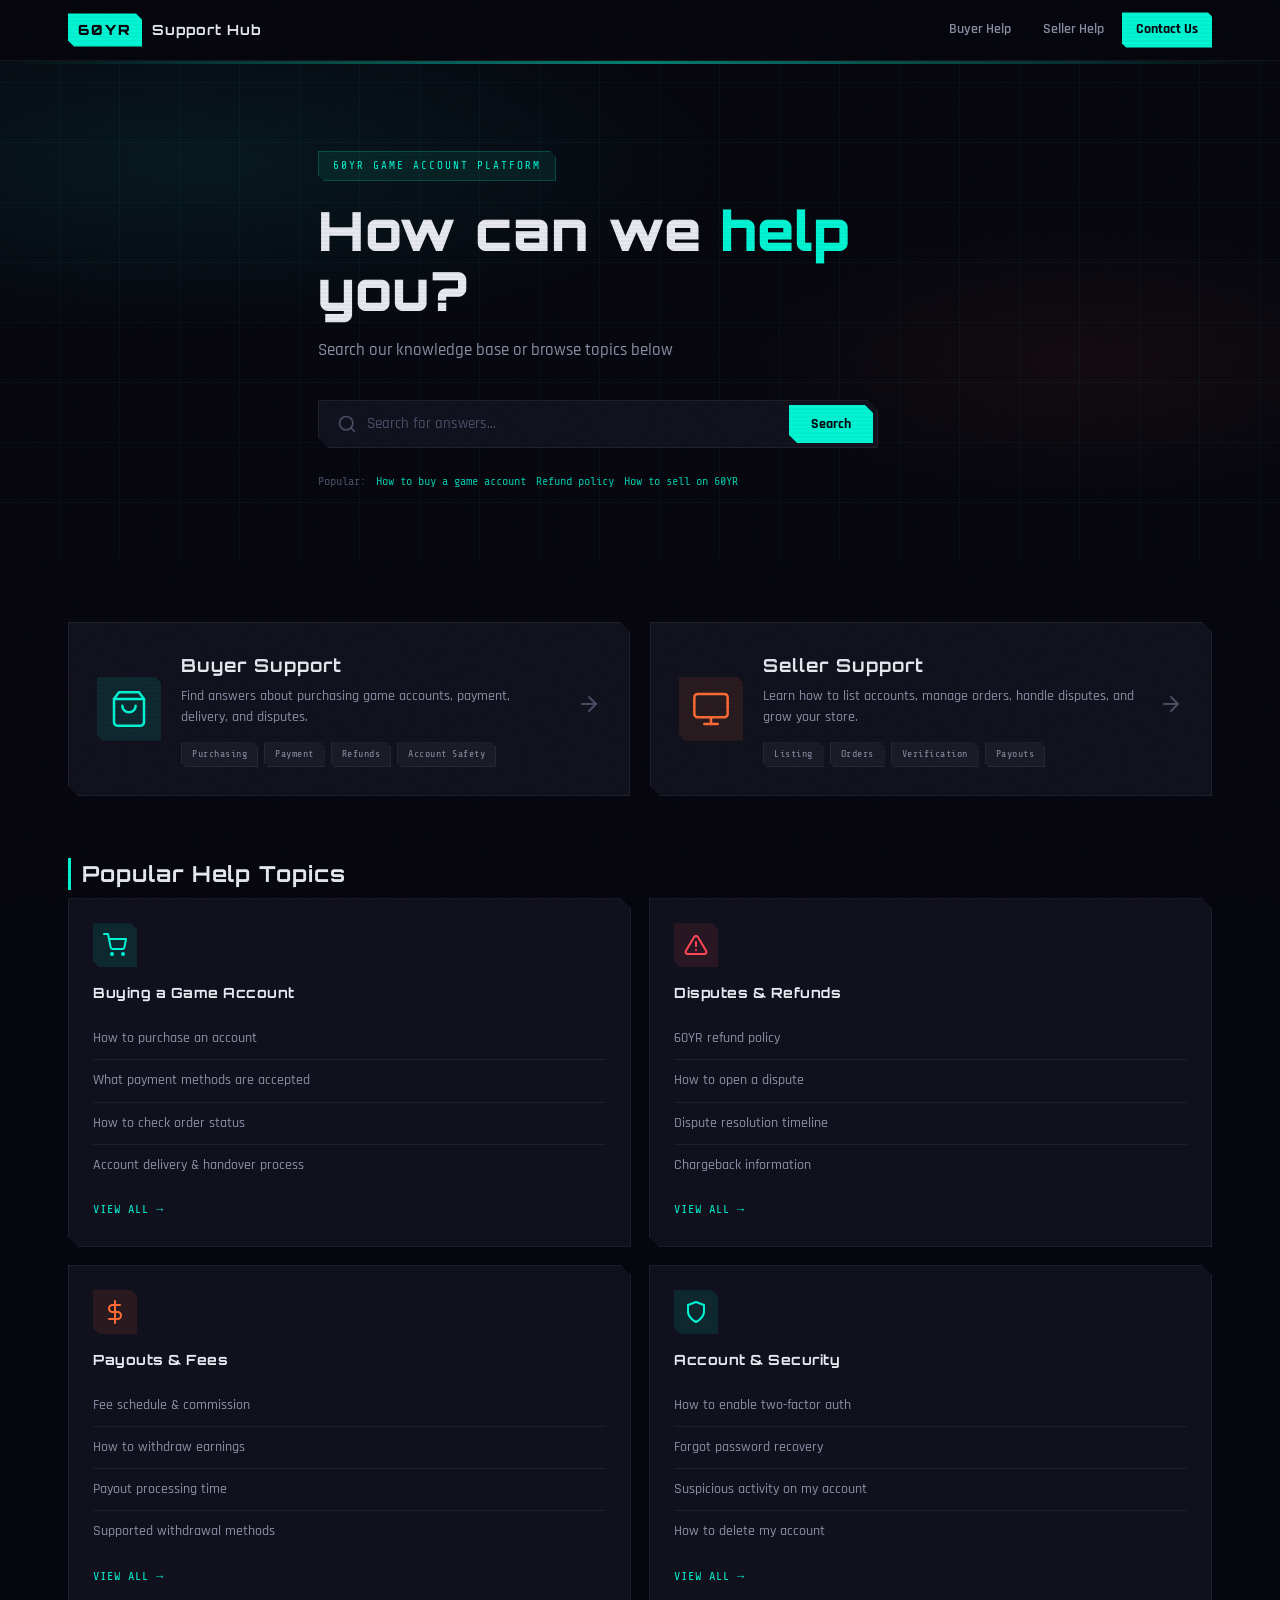
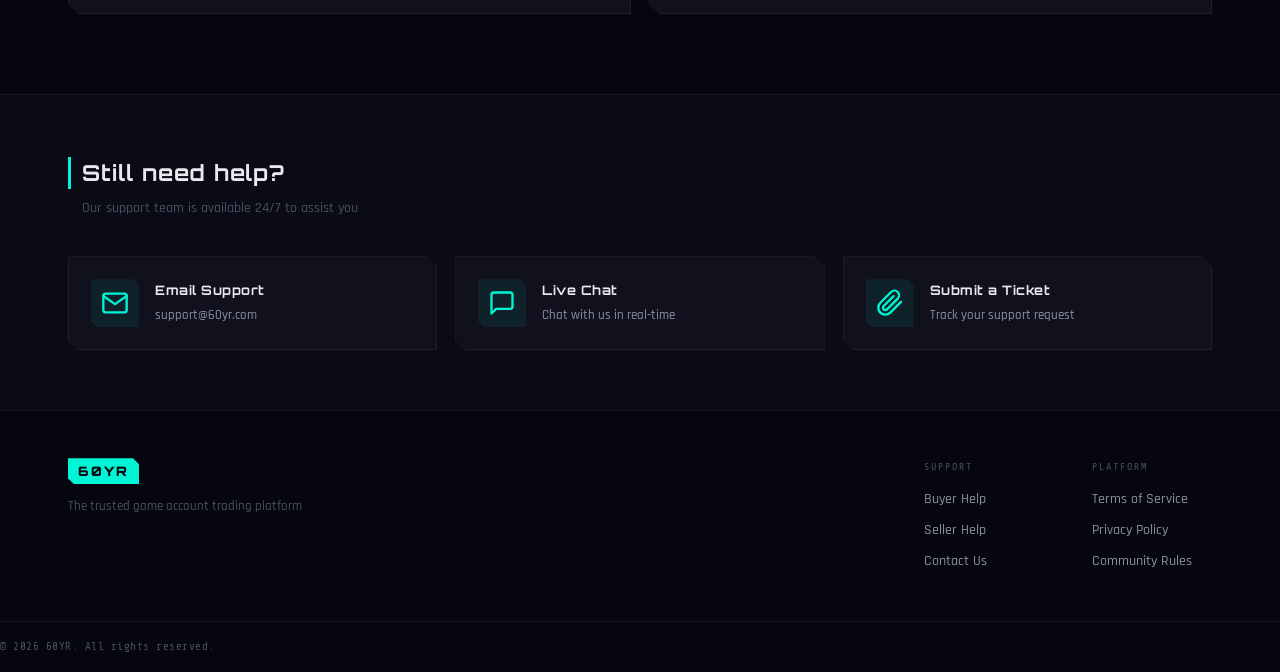
==== index.html @ e3dce0e2 "Cyberpunk dark theme redesign - Support Hub" ====
<!DOCTYPE html>
<html lang="en">
<head>
  <meta charset="UTF-8" />
  <meta name="viewport" content="width=device-width, initial-scale=1.0" />
  <title>60YR Support Hub</title>
  <link rel="stylesheet" href="assets/css/style.css" />
  <link rel="preconnect" href="https://fonts.googleapis.com" />
  <link rel="preconnect" href="https://fonts.gstatic.com" crossorigin />
  <link href="https://fonts.googleapis.com/css2?family=Orbitron:wght@400;500;600;700;800;900&family=Rajdhani:wght@300;400;500;600;700&family=Share+Tech+Mono&display=swap" rel="stylesheet" />
</head>
<body class="home-page">

  <!-- ===== HEADER ===== -->
  <header class="site-header">
    <div class="container header-inner">
      <a href="index.html" class="logo">
        <span class="logo-badge">60YR</span>
        <span class="logo-text">Support Hub</span>
      </a>
      <nav class="header-nav">
        <a href="buyer.html">Buyer Help</a>
        <a href="seller.html">Seller Help</a>
        <a href="#contact" class="btn-contact">Contact Us</a>
      </nav>
      <button class="hamburger" id="hamburger" aria-label="Menu">
        <span></span><span></span><span></span>
      </button>
    </div>
    <div class="mobile-menu" id="mobileMenu">
      <a href="buyer.html">Buyer Help</a>
      <a href="seller.html">Seller Help</a>
      <a href="#contact">Contact Us</a>
    </div>
  </header>

  <!-- ===== HERO ===== -->
  <section class="hero">
    <div class="hero-bg-glow"></div>
    <div class="container hero-content">
      <div class="hero-tag">60YR Game Account Platform</div>
      <h1 class="hero-title">How can we <span>help</span> you?</h1>
      <p class="hero-sub">Search our knowledge base or browse topics below</p>
      <div class="search-wrap">
        <div class="search-box" id="searchBox">
          <svg class="search-icon" xmlns="http://www.w3.org/2000/svg" width="20" height="20" viewBox="0 0 24 24" fill="none" stroke="currentColor" stroke-width="2" stroke-linecap="round" stroke-linejoin="round"><circle cx="11" cy="11" r="8"/><line x1="21" y1="21" x2="16.65" y2="16.65"/></svg>
          <input type="text" id="searchInput" placeholder="Search for answers..." autocomplete="off" />
          <button class="search-btn" onclick="doSearch()">Search</button>
        </div>
        <div class="search-dropdown" id="searchDropdown"></div>
      </div>
      <div class="hero-quick-links">
        <span>Popular:</span>
        <a href="article.html?id=b1">How to buy a game account</a>
        <a href="article.html?id=b5">Refund policy</a>
        <a href="article.html?id=s1">How to sell on 60YR</a>
      </div>
    </div>
  </section>

  <!-- ===== DUAL PORTAL ===== -->
  <section class="dual-portal">
    <div class="container">
      <div class="portal-grid">

        <!-- Buyer Card -->
        <a href="buyer.html" class="portal-card portal-buyer">
          <div class="portal-icon-wrap">
            <svg xmlns="http://www.w3.org/2000/svg" width="40" height="40" viewBox="0 0 24 24" fill="none" stroke="currentColor" stroke-width="1.5" stroke-linecap="round" stroke-linejoin="round"><path d="M6 2L3 6v14a2 2 0 0 0 2 2h14a2 2 0 0 0 2-2V6l-3-4z"/><line x1="3" y1="6" x2="21" y2="6"/><path d="M16 10a4 4 0 0 1-8 0"/></svg>
          </div>
          <div class="portal-info">
            <h2>Buyer Support</h2>
            <p>Find answers about purchasing game accounts, payment, delivery, and disputes.</p>
            <div class="portal-topics">
              <span>Purchasing</span>
              <span>Payment</span>
              <span>Refunds</span>
              <span>Account Safety</span>
            </div>
          </div>
          <div class="portal-arrow">
            <svg xmlns="http://www.w3.org/2000/svg" width="24" height="24" viewBox="0 0 24 24" fill="none" stroke="currentColor" stroke-width="2" stroke-linecap="round" stroke-linejoin="round"><line x1="5" y1="12" x2="19" y2="12"/><polyline points="12 5 19 12 12 19"/></svg>
          </div>
        </a>

        <!-- Seller Card -->
        <a href="seller.html" class="portal-card portal-seller">
          <div class="portal-icon-wrap">
            <svg xmlns="http://www.w3.org/2000/svg" width="40" height="40" viewBox="0 0 24 24" fill="none" stroke="currentColor" stroke-width="1.5" stroke-linecap="round" stroke-linejoin="round"><rect x="2" y="3" width="20" height="14" rx="2" ry="2"/><line x1="8" y1="21" x2="16" y2="21"/><line x1="12" y1="17" x2="12" y2="21"/></svg>
          </div>
          <div class="portal-info">
            <h2>Seller Support</h2>
            <p>Learn how to list accounts, manage orders, handle disputes, and grow your store.</p>
            <div class="portal-topics">
              <span>Listing</span>
              <span>Orders</span>
              <span>Verification</span>
              <span>Payouts</span>
            </div>
          </div>
          <div class="portal-arrow">
            <svg xmlns="http://www.w3.org/2000/svg" width="24" height="24" viewBox="0 0 24 24" fill="none" stroke="currentColor" stroke-width="2" stroke-linecap="round" stroke-linejoin="round"><line x1="5" y1="12" x2="19" y2="12"/><polyline points="12 5 19 12 12 19"/></svg>
          </div>
        </a>

      </div>
    </div>
  </section>

  <!-- ===== FEATURED TOPICS ===== -->
  <section class="featured-section">
    <div class="container">
      <h2 class="section-title">Popular Help Topics</h2>
      <div class="topic-grid">

        <div class="topic-card">
          <div class="topic-icon buyer-icon">
            <svg xmlns="http://www.w3.org/2000/svg" width="24" height="24" viewBox="0 0 24 24" fill="none" stroke="currentColor" stroke-width="2" stroke-linecap="round" stroke-linejoin="round"><circle cx="9" cy="21" r="1"/><circle cx="20" cy="21" r="1"/><path d="M1 1h4l2.68 13.39a2 2 0 0 0 2 1.61h9.72a2 2 0 0 0 2-1.61L23 6H6"/></svg>
          </div>
          <h3>Buying a Game Account</h3>
          <ul>
            <li><a href="article.html?id=b1">How to purchase an account</a></li>
            <li><a href="article.html?id=b2">What payment methods are accepted</a></li>
            <li><a href="article.html?id=b3">How to check order status</a></li>
            <li><a href="article.html?id=b4">Account delivery & handover process</a></li>
          </ul>
          <a href="buyer.html#buying" class="topic-more">View all →</a>
        </div>

        <div class="topic-card">
          <div class="topic-icon warn-icon">
            <svg xmlns="http://www.w3.org/2000/svg" width="24" height="24" viewBox="0 0 24 24" fill="none" stroke="currentColor" stroke-width="2" stroke-linecap="round" stroke-linejoin="round"><path d="M10.29 3.86L1.82 18a2 2 0 0 0 1.71 3h16.94a2 2 0 0 0 1.71-3L13.71 3.86a2 2 0 0 0-3.42 0z"/><line x1="12" y1="9" x2="12" y2="13"/><line x1="12" y1="17" x2="12.01" y2="17"/></svg>
          </div>
          <h3>Disputes & Refunds</h3>
          <ul>
            <li><a href="article.html?id=b5">60YR refund policy</a></li>
            <li><a href="article.html?id=b6">How to open a dispute</a></li>
            <li><a href="article.html?id=b7">Dispute resolution timeline</a></li>
            <li><a href="article.html?id=b8">Chargeback information</a></li>
          </ul>
          <a href="buyer.html#disputes" class="topic-more">View all →</a>
        </div>

        <div class="topic-card">
          <div class="topic-icon seller-icon">
            <svg xmlns="http://www.w3.org/2000/svg" width="24" height="24" viewBox="0 0 24 24" fill="none" stroke="currentColor" stroke-width="2" stroke-linecap="round" stroke-linejoin="round"><line x1="12" y1="1" x2="12" y2="23"/><path d="M17 5H9.5a3.5 3.5 0 0 0 0 7h5a3.5 3.5 0 0 1 0 7H6"/></svg>
          </div>
          <h3>Payouts & Fees</h3>
          <ul>
            <li><a href="article.html?id=s6">Fee schedule & commission</a></li>
            <li><a href="article.html?id=s7">How to withdraw earnings</a></li>
            <li><a href="article.html?id=s8">Payout processing time</a></li>
            <li><a href="article.html?id=s9">Supported withdrawal methods</a></li>
          </ul>
          <a href="seller.html#payouts" class="topic-more">View all →</a>
        </div>

        <div class="topic-card">
          <div class="topic-icon success-icon">
            <svg xmlns="http://www.w3.org/2000/svg" width="24" height="24" viewBox="0 0 24 24" fill="none" stroke="currentColor" stroke-width="2" stroke-linecap="round" stroke-linejoin="round"><path d="M12 22s8-4 8-10V5l-8-3-8 3v7c0 6 8 10 8 10z"/></svg>
          </div>
          <h3>Account & Security</h3>
          <ul>
            <li><a href="article.html?id=a1">How to enable two-factor auth</a></li>
            <li><a href="article.html?id=a2">Forgot password recovery</a></li>
            <li><a href="article.html?id=a3">Suspicious activity on my account</a></li>
            <li><a href="article.html?id=a4">How to delete my account</a></li>
          </ul>
          <a href="buyer.html#account" class="topic-more">View all →</a>
        </div>

      </div>
    </div>
  </section>

  <!-- ===== CONTACT SECTION ===== -->
  <section class="contact-section" id="contact">
    <div class="container">
      <h2 class="section-title">Still need help?</h2>
      <p class="section-sub">Our support team is available 24/7 to assist you</p>
      <div class="contact-grid">
        <a href="mailto:support@60yr.com" class="contact-card">
          <div class="contact-icon">
            <svg xmlns="http://www.w3.org/2000/svg" width="28" height="28" viewBox="0 0 24 24" fill="none" stroke="currentColor" stroke-width="2" stroke-linecap="round" stroke-linejoin="round"><path d="M4 4h16c1.1 0 2 .9 2 2v12c0 1.1-.9 2-2 2H4c-1.1 0-2-.9-2-2V6c0-1.1.9-2 2-2z"/><polyline points="22,6 12,13 2,6"/></svg>
          </div>
          <div>
            <h3>Email Support</h3>
            <p>support@60yr.com</p>
          </div>
        </a>
        <a href="#" class="contact-card">
          <div class="contact-icon">
            <svg xmlns="http://www.w3.org/2000/svg" width="28" height="28" viewBox="0 0 24 24" fill="none" stroke="currentColor" stroke-width="2" stroke-linecap="round" stroke-linejoin="round"><path d="M21 15a2 2 0 0 1-2 2H7l-4 4V5a2 2 0 0 1 2-2h14a2 2 0 0 1 2 2z"/></svg>
          </div>
          <div>
            <h3>Live Chat</h3>
            <p>Chat with us in real-time</p>
          </div>
        </a>
        <a href="#" class="contact-card">
          <div class="contact-icon">
            <svg xmlns="http://www.w3.org/2000/svg" width="28" height="28" viewBox="0 0 24 24" fill="none" stroke="currentColor" stroke-width="2" stroke-linecap="round" stroke-linejoin="round"><path d="M21.44 11.05l-9.19 9.19a6 6 0 0 1-8.49-8.49l9.19-9.19a4 4 0 0 1 5.66 5.66l-9.2 9.19a2 2 0 0 1-2.83-2.83l8.49-8.48"/></svg>
          </div>
          <div>
            <h3>Submit a Ticket</h3>
            <p>Track your support request</p>
          </div>
        </a>
      </div>
    </div>
  </section>

  <!-- ===== FOOTER ===== -->
  <footer class="site-footer">
    <div class="container footer-inner">
      <div class="footer-brand">
        <span class="logo-badge">60YR</span>
        <p>The trusted game account trading platform</p>
      </div>
      <div class="footer-links">
        <div>
          <h4>Support</h4>
          <a href="buyer.html">Buyer Help</a>
          <a href="seller.html">Seller Help</a>
          <a href="#contact">Contact Us</a>
        </div>
        <div>
          <h4>Platform</h4>
          <a href="article.html?id=tos1">Terms of Service</a>
          <a href="article.html?id=pp1">Privacy Policy</a>
          <a href="article.html?id=p3">Community Rules</a>
        </div>
      </div>
    </div>
    <div class="footer-bottom">
      <p>© 2026 60YR. All rights reserved.</p>
    </div>
  </footer>

  <script src="assets/js/main.js"></script>
</body>
</html>
---- assets/css/style.css ----
/* ============================================================
   60YR Support Hub — Cyberpunk Dark Theme
   Raw · Edgy · Immersive · High-Energy · Dark · Tactical
   ============================================================ */

/* ---- Reset & Base ---- */
*, *::before, *::after { box-sizing: border-box; margin: 0; padding: 0; }

:root {
  --bg-deep:    #06060e;
  --bg-dark:    #0a0b14;
  --bg-card:    #10111c;
  --bg-card2:   #161825;
  --bg-card3:   #1c1e2e;

  --border:     rgba(255,255,255,0.06);
  --border-hover: rgba(0,245,212,0.25);

  --accent:     #00f5d4;
  --accent-dim: #00c4a8;
  --accent-glow: rgba(0,245,212,0.25);
  --accent-subtle: rgba(0,245,212,0.07);

  --buyer:      #00f5d4;
  --buyer-glow: rgba(0,245,212,0.2);
  --seller:     #ff6b35;
  --seller-glow: rgba(255,107,53,0.2);

  --success:    #00f5d4;
  --warn:       #ff4757;

  --text-1:  #e8eaf0;
  --text-2:  #8b8fa4;
  --text-3:  #4a4e65;

  --clip-sm:  polygon(0 0, calc(100% - 6px) 0, 100% 6px, 100% 100%, 6px 100%, 0 calc(100% - 6px));
  --clip-md:  polygon(0 0, calc(100% - 10px) 0, 100% 10px, 100% 100%, 10px 100%, 0 calc(100% - 10px));
  --clip-btn: polygon(0 0, calc(100% - 8px) 0, 100% 8px, 100% 100%, 8px 100%, 0 calc(100% - 8px));
  --clip-tag: polygon(0 0, calc(100% - 4px) 0, 100% 4px, 100% 100%, 4px 100%, 0 calc(100% - 4px));

  --shadow-card:  0 4px 30px rgba(0,0,0,0.5);
  --shadow-glow:  0 0 50px rgba(0,245,212,0.1);

  --font-heading: 'Orbitron', sans-serif;
  --font-body:    'Rajdhani', 'Segoe UI', sans-serif;
  --font-mono:    'Share Tech Mono', 'Courier New', monospace;

  --transition: 0.2s ease;
}

html { scroll-behavior: smooth; }

body {
  font-family: var(--font-body);
  font-size: 16px;
  font-weight: 500;
  background: var(--bg-deep);
  color: var(--text-1);
  line-height: 1.65;
  -webkit-font-smoothing: antialiased;
  /* Noise texture overlay */
  position: relative;
}

body::before {
  content: '';
  position: fixed;
  inset: 0;
  z-index: 9999;
  pointer-events: none;
  opacity: 0.025;
  background-image: url("data:image/svg+xml,%3Csvg viewBox='0 0 256 256' xmlns='http://www.w3.org/2000/svg'%3E%3Cfilter id='n'%3E%3CfeTurbulence type='fractalNoise' baseFrequency='0.9' numOctaves='4' stitchTiles='stitch'/%3E%3C/filter%3E%3Crect width='100%25' height='100%25' filter='url(%23n)'/%3E%3C/svg%3E");
  background-repeat: repeat;
  background-size: 200px;
}

/* Scanline overlay */
body::after {
  content: '';
  position: fixed;
  inset: 0;
  z-index: 9998;
  pointer-events: none;
  background: repeating-linear-gradient(
    0deg,
    transparent,
    transparent 2px,
    rgba(0,0,0,0.03) 2px,
    rgba(0,0,0,0.03) 4px
  );
}

a { color: inherit; text-decoration: none; }
ul { list-style: none; }
img { display: block; max-width: 100%; }

.container {
  max-width: 1200px;
  margin: 0 auto;
  padding: 0 28px;
}

/* ============================================================
   GLITCH ANIMATION
   ============================================================ */
@keyframes glitch {
  0%, 100% { text-shadow: 2px 0 var(--accent), -2px 0 var(--seller); }
  25% { text-shadow: -2px -1px var(--accent), 2px 1px var(--seller); }
  50% { text-shadow: 1px 2px var(--accent), -1px -2px var(--seller); }
  75% { text-shadow: -1px 1px var(--accent), 1px -1px var(--seller); }
}

@keyframes scanline-sweep {
  0% { transform: translateY(-100%); }
  100% { transform: translateY(100vh); }
}

@keyframes flicker {
  0%, 100% { opacity: 1; }
  92% { opacity: 1; }
  93% { opacity: 0.7; }
  94% { opacity: 1; }
  96% { opacity: 0.85; }
  97% { opacity: 1; }
}

@keyframes border-pulse {
  0%, 100% { border-color: var(--border); }
  50% { border-color: var(--accent); }
}

.glitch-text {
  animation: glitch 3s infinite;
}

.flicker {
  animation: flicker 4s infinite;
}

/* ============================================================
   HEADER
   ============================================================ */
.site-header {
  position: sticky;
  top: 0;
  z-index: 100;
  background: rgba(6,6,14,0.92);
  backdrop-filter: blur(20px);
  -webkit-backdrop-filter: blur(20px);
  border-bottom: 1px solid var(--border);
}

.header-inner {
  display: flex;
  align-items: center;
  height: 60px;
  gap: 32px;
}

.logo {
  display: flex;
  align-items: center;
  gap: 10px;
  flex-shrink: 0;
}

.logo-badge {
  background: var(--accent);
  color: var(--bg-deep);
  font-family: var(--font-heading);
  font-weight: 900;
  font-size: 14px;
  letter-spacing: 2px;
  padding: 5px 10px;
  clip-path: var(--clip-sm);
}

.logo-text {
  font-family: var(--font-heading);
  font-size: 14px;
  font-weight: 700;
  color: var(--text-1);
  letter-spacing: 1px;
}

.header-nav {
  display: flex;
  align-items: center;
  gap: 4px;
  margin-left: auto;
}

.header-nav a {
  font-family: var(--font-body);
  font-size: 14px;
  font-weight: 600;
  color: var(--text-2);
  padding: 6px 14px;
  clip-path: var(--clip-tag);
  transition: color var(--transition), background var(--transition);
}
.header-nav a:hover { color: var(--accent); background: var(--accent-subtle); }

.btn-contact {
  background: var(--accent) !important;
  color: var(--bg-deep) !important;
  font-weight: 700 !important;
}
.btn-contact:hover { background: var(--accent-dim) !important; }

.hamburger {
  display: none;
  flex-direction: column;
  gap: 5px;
  cursor: pointer;
  background: none;
  border: none;
  margin-left: auto;
  padding: 4px;
}
.hamburger span {
  display: block;
  width: 22px;
  height: 2px;
  background: var(--text-2);
  transition: var(--transition);
}

.mobile-menu {
  display: none;
  flex-direction: column;
  padding: 12px 24px 16px;
  border-top: 1px solid var(--border);
  gap: 4px;
}
.mobile-menu a {
  font-size: 15px;
  font-weight: 600;
  color: var(--text-2);
  padding: 10px 0;
  border-bottom: 1px solid var(--border);
}
.mobile-menu a:last-child { border: none; }
.mobile-menu a:hover { color: var(--accent); }

@media (max-width: 680px) {
  .header-nav { display: none; }
  .hamburger { display: flex; }
  .mobile-menu.open { display: flex; }
}

/* ============================================================
   HERO
   ============================================================ */
.hero {
  position: relative;
  overflow: hidden;
  padding: 90px 0 70px;
  text-align: left;
  background:
    repeating-linear-gradient(
      0deg,
      transparent,
      transparent 59px,
      rgba(0,245,212,0.04) 59px,
      rgba(0,245,212,0.04) 60px
    ),
    repeating-linear-gradient(
      90deg,
      transparent,
      transparent 59px,
      rgba(0,245,212,0.04) 59px,
      rgba(0,245,212,0.04) 60px
    ),
    radial-gradient(ellipse 60% 50% at 15% 20%, rgba(0,245,212,0.08) 0%, transparent 70%),
    radial-gradient(ellipse 40% 40% at 85% 60%, rgba(255,107,53,0.05) 0%, transparent 70%),
    var(--bg-deep);
}

/* Scanline sweep effect */
.hero::after {
  content: '';
  position: absolute;
  top: 0;
  left: 0;
  right: 0;
  height: 3px;
  background: linear-gradient(90deg, transparent, var(--accent), transparent);
  opacity: 0.5;
  animation: scanline-sweep 6s linear infinite;
  pointer-events: none;
}

.hero-content {
  position: relative;
  z-index: 1;
  max-width: 700px;
}

.hero-tag {
  display: inline-block;
  font-family: var(--font-mono);
  font-size: 11px;
  font-weight: 400;
  letter-spacing: 2px;
  text-transform: uppercase;
  color: var(--accent);
  background: var(--accent-subtle);
  border: 1px solid rgba(0,245,212,0.2);
  padding: 5px 14px;
  clip-path: var(--clip-sm);
  margin-bottom: 20px;
}

.hero-title {
  font-family: var(--font-heading);
  font-size: clamp(32px, 5.5vw, 54px);
  font-weight: 900;
  line-height: 1.1;
  color: var(--text-1);
  margin-bottom: 16px;
  letter-spacing: 1px;
}

.hero-title span {
  color: var(--accent);
}

.hero-sub {
  font-size: 17px;
  color: var(--text-2);
  margin-bottom: 36px;
  max-width: 520px;
}

/* Search */
.search-wrap {
  position: relative;
  max-width: 560px;
}

.search-box {
  display: flex;
  align-items: center;
  background: var(--bg-card);
  border: 1px solid var(--border);
  padding: 4px 4px 4px 18px;
  gap: 10px;
  clip-path: var(--clip-md);
  transition: border-color var(--transition);
}
.search-box:focus-within {
  border-color: var(--accent);
  box-shadow: 0 0 20px var(--accent-glow);
}

.search-icon { color: var(--text-3); flex-shrink: 0; }

.search-box input {
  flex: 1;
  background: none;
  border: none;
  outline: none;
  font-family: var(--font-body);
  font-size: 15px;
  font-weight: 500;
  color: var(--text-1);
}
.search-box input::placeholder { color: var(--text-3); }

.search-btn {
  background: var(--accent);
  color: var(--bg-deep);
  font-family: var(--font-body);
  font-size: 14px;
  font-weight: 700;
  border: none;
  cursor: pointer;
  padding: 10px 22px;
  clip-path: var(--clip-btn);
  transition: background var(--transition);
}
.search-btn:hover { background: var(--accent-dim); }

/* Search dropdown */
.search-dropdown {
  position: absolute;
  top: calc(100% + 8px);
  left: 0;
  right: 0;
  background: var(--bg-card2);
  border: 1px solid var(--border);
  clip-path: var(--clip-md);
  box-shadow: var(--shadow-card);
  overflow: hidden;
  display: none;
  z-index: 200;
}
.search-dropdown.show { display: block; }
.search-result-item {
  display: flex;
  align-items: center;
  gap: 12px;
  padding: 12px 18px;
  cursor: pointer;
  transition: background var(--transition);
  border-bottom: 1px solid var(--border);
}
.search-result-item:last-child { border: none; }
.search-result-item:hover { background: var(--bg-card); }
.search-result-tag {
  font-family: var(--font-mono);
  font-size: 10px;
  font-weight: 400;
  text-transform: uppercase;
  letter-spacing: 1px;
  padding: 2px 8px;
  clip-path: var(--clip-tag);
  flex-shrink: 0;
}
.tag-buyer  { background: rgba(0,245,212,0.12); color: var(--buyer); }
.tag-seller { background: rgba(255,107,53,0.12); color: var(--seller); }
.tag-account{ background: var(--accent-subtle); color: var(--accent); }
.search-result-title { font-size: 14px; color: var(--text-1); font-weight: 600; }

.hero-quick-links {
  font-family: var(--font-mono);
  font-size: 12px;
  color: var(--text-3);
  display: flex;
  align-items: center;
  gap: 10px;
  flex-wrap: wrap;
  margin-top: 24px;
}
.hero-quick-links a {
  color: var(--accent-dim);
  transition: color var(--transition);
}
.hero-quick-links a:hover { color: var(--accent); }

/* ============================================================
   DUAL PORTAL
   ============================================================ */
.dual-portal {
  padding: 60px 0;
  position: relative;
}

.portal-grid {
  display: grid;
  grid-template-columns: 1fr 1fr;
  gap: 20px;
}

@media (max-width: 720px) { .portal-grid { grid-template-columns: 1fr; } }

.portal-card {
  display: flex;
  align-items: center;
  gap: 20px;
  padding: 28px 28px;
  background: var(--bg-card);
  border: 1px solid var(--border);
  clip-path: var(--clip-md);
  cursor: pointer;
  transition: border-color var(--transition), box-shadow var(--transition), transform var(--transition);
  position: relative;
  overflow: hidden;
}

.portal-card::before {
  content: '';
  position: absolute;
  inset: 0;
  opacity: 0;
  transition: opacity var(--transition);
}

.portal-buyer::before  { background: radial-gradient(ellipse at 0% 50%, var(--buyer-glow), transparent 60%); }
.portal-seller::before { background: radial-gradient(ellipse at 0% 50%, var(--seller-glow), transparent 60%); }

.portal-card:hover {
  transform: translateY(-2px);
  box-shadow: var(--shadow-card);
}
.portal-card:hover::before { opacity: 1; }
.portal-buyer:hover  { border-color: var(--buyer); }
.portal-seller:hover { border-color: var(--seller); }

.portal-icon-wrap {
  width: 64px;
  height: 64px;
  display: flex;
  align-items: center;
  justify-content: center;
  flex-shrink: 0;
  clip-path: var(--clip-sm);
}
.portal-buyer  .portal-icon-wrap { background: rgba(0,245,212,0.1); color: var(--buyer); }
.portal-seller .portal-icon-wrap { background: rgba(255,107,53,0.1);  color: var(--seller); }

.portal-info { flex: 1; }
.portal-info h2 {
  font-family: var(--font-heading);
  font-size: 18px;
  font-weight: 700;
  margin-bottom: 6px;
  letter-spacing: 1px;
}
.portal-info p  { font-size: 14px; color: var(--text-2); line-height: 1.5; margin-bottom: 14px; }

.portal-topics {
  display: flex;
  flex-wrap: wrap;
  gap: 6px;
}
.portal-topics span {
  font-family: var(--font-mono);
  font-size: 10px;
  letter-spacing: 0.5px;
  padding: 3px 10px;
  background: rgba(255,255,255,0.04);
  color: var(--text-2);
  border: 1px solid var(--border);
  clip-path: var(--clip-tag);
}

.portal-arrow {
  color: var(--text-3);
  flex-shrink: 0;
  transition: transform var(--transition), color var(--transition);
}
.portal-card:hover .portal-arrow { color: var(--accent); transform: translateX(4px); }

/* ============================================================
   FEATURED TOPICS
   ============================================================ */
.featured-section { padding: 0 0 80px; }

.section-title {
  font-family: var(--font-heading);
  font-size: 22px;
  font-weight: 700;
  letter-spacing: 1px;
  text-align: left;
  margin-bottom: 6px;
  position: relative;
  padding-left: 14px;
}

.section-title::before {
  content: '';
  position: absolute;
  left: 0;
  top: 2px;
  bottom: 2px;
  width: 3px;
  background: var(--accent);
}

.section-sub {
  color: var(--text-3);
  font-size: 14px;
  margin-bottom: 32px;
  padding-left: 14px;
}

.topic-grid {
  display: grid;
  grid-template-columns: repeat(2, 1fr);
  gap: 18px;
}
@media (max-width: 780px) { .topic-grid { grid-template-columns: 1fr; } }

.topic-card {
  background: var(--bg-card);
  border: 1px solid var(--border);
  padding: 24px;
  clip-path: var(--clip-md);
  transition: border-color var(--transition), box-shadow var(--transition);
}
.topic-card:hover {
  border-color: var(--border-hover);
  box-shadow: var(--shadow-glow);
}

.topic-icon {
  width: 44px;
  height: 44px;
  display: flex;
  align-items: center;
  justify-content: center;
  margin-bottom: 14px;
  clip-path: var(--clip-sm);
}
.buyer-icon   { background: rgba(0,245,212,0.1);  color: var(--buyer); }
.seller-icon  { background: rgba(255,107,53,0.1);  color: var(--seller); }
.warn-icon    { background: rgba(255,71,87,0.1);   color: var(--warn); }
.success-icon { background: rgba(0,245,212,0.1);    color: var(--success); }

.topic-card h3 {
  font-family: var(--font-heading);
  font-size: 14px;
  font-weight: 700;
  margin-bottom: 14px;
  letter-spacing: 0.5px;
}

.topic-card ul li {
  border-bottom: 1px solid var(--border);
}
.topic-card ul li:last-child { border: none; }
.topic-card ul li a {
  display: block;
  font-size: 14px;
  color: var(--text-2);
  padding: 9px 0;
  transition: color var(--transition), padding-left var(--transition);
}
.topic-card ul li a:hover { color: var(--accent); padding-left: 6px; }

.topic-more {
  display: inline-block;
  margin-top: 14px;
  font-family: var(--font-mono);
  font-size: 12px;
  letter-spacing: 1px;
  color: var(--accent);
  text-transform: uppercase;
  transition: opacity var(--transition);
}
.topic-more:hover { opacity: 0.7; }

/* ============================================================
   CONTACT
   ============================================================ */
.contact-section {
  padding: 60px 0;
  background: var(--bg-dark);
  border-top: 1px solid var(--border);
}

.contact-grid {
  display: grid;
  grid-template-columns: repeat(3, 1fr);
  gap: 18px;
  margin-top: 36px;
}
@media (max-width: 680px) { .contact-grid { grid-template-columns: 1fr; } }

.contact-card {
  display: flex;
  align-items: center;
  gap: 16px;
  background: var(--bg-card);
  border: 1px solid var(--border);
  padding: 22px;
  clip-path: var(--clip-md);
  transition: border-color var(--transition), transform var(--transition);
}
.contact-card:hover { border-color: var(--accent); transform: translateY(-2px); }

.contact-icon {
  width: 48px;
  height: 48px;
  background: var(--accent-subtle);
  color: var(--accent);
  clip-path: var(--clip-sm);
  display: flex;
  align-items: center;
  justify-content: center;
  flex-shrink: 0;
}
.contact-card h3 { font-family: var(--font-heading); font-size: 13px; font-weight: 700; margin-bottom: 4px; letter-spacing: 0.5px; }
.contact-card p  { font-size: 13px; color: var(--text-2); }

/* ============================================================
   FOOTER
   ============================================================ */
.site-footer {
  background: var(--bg-deep);
  border-top: 1px solid var(--border);
  padding: 48px 0 0;
}

.footer-inner {
  display: flex;
  gap: 48px;
  padding-bottom: 40px;
  flex-wrap: wrap;
}

.footer-brand { flex: 1; min-width: 200px; }
.footer-brand .logo-badge { font-size: 13px; }
.footer-brand p { margin-top: 10px; font-size: 13px; color: var(--text-3); }

.footer-links {
  display: flex;
  gap: 48px;
  flex-wrap: wrap;
}
.footer-links > div { min-width: 120px; }
.footer-links h4 {
  font-family: var(--font-mono);
  font-size: 10px;
  font-weight: 400;
  text-transform: uppercase;
  letter-spacing: 2px;
  color: var(--text-3);
  margin-bottom: 12px;
}
.footer-links a {
  display: block;
  font-size: 14px;
  color: var(--text-2);
  margin-bottom: 8px;
  transition: color var(--transition);
}
.footer-links a:hover { color: var(--accent); }

.footer-bottom {
  border-top: 1px solid var(--border);
  padding: 16px 0;
}
.footer-bottom p {
  font-family: var(--font-mono);
  font-size: 11px;
  color: var(--text-3);
  letter-spacing: 0.5px;
}

/* ============================================================
   PAGE HEADER (inner pages)
   ============================================================ */
.page-header {
  background:
    repeating-linear-gradient(
      90deg,
      transparent,
      transparent 59px,
      rgba(0,245,212,0.03) 59px,
      rgba(0,245,212,0.03) 60px
    ),
    var(--bg-dark);
  border-bottom: 1px solid var(--border);
  padding: 44px 0 32px;
  position: relative;
}

.page-header::after {
  content: '';
  position: absolute;
  bottom: 0;
  left: 0;
  right: 0;
  height: 1px;
  background: linear-gradient(90deg, var(--accent), transparent 60%);
}

.breadcrumb {
  display: flex;
  align-items: center;
  gap: 8px;
  font-family: var(--font-mono);
  font-size: 12px;
  color: var(--text-3);
  margin-bottom: 14px;
  letter-spacing: 0.5px;
}
.breadcrumb a { color: var(--text-3); transition: color var(--transition); }
.breadcrumb a:hover { color: var(--accent); }
.breadcrumb span { color: var(--text-3); }

.page-header h1 {
  font-family: var(--font-heading);
  font-size: clamp(24px, 4vw, 38px);
  font-weight: 900;
  letter-spacing: 1px;
}
.page-header p {
  font-size: 15px;
  color: var(--text-2);
  margin-top: 8px;
}

/* ============================================================
   INNER PAGE LAYOUT (buyer / seller)
   ============================================================ */
.inner-layout {
  display: grid;
  grid-template-columns: 240px 1fr;
  gap: 28px;
  padding: 36px 0 80px;
  align-items: start;
}
@media (max-width: 860px) {
  .inner-layout { grid-template-columns: 1fr; }
  .sidebar { display: none; }
}

/* Sidebar */
.sidebar {
  position: sticky;
  top: 72px;
  background: var(--bg-card);
  border: 1px solid var(--border);
  clip-path: var(--clip-md);
  overflow: hidden;
}

.sidebar-section { padding: 18px; border-bottom: 1px solid var(--border); }
.sidebar-section:last-child { border: none; }
.sidebar-section-title {
  font-family: var(--font-mono);
  font-size: 10px;
  font-weight: 400;
  letter-spacing: 2px;
  text-transform: uppercase;
  color: var(--text-3);
  margin-bottom: 10px;
}
.sidebar-link {
  display: block;
  font-size: 14px;
  font-weight: 600;
  color: var(--text-2);
  padding: 7px 10px;
  transition: color var(--transition), background var(--transition);
}
.sidebar-link:hover { color: var(--accent); background: var(--accent-subtle); }
.sidebar-link.active { color: var(--accent); background: var(--accent-subtle); }

/* Main content area */
.main-content { min-width: 0; }

.content-section { margin-bottom: 44px; }
.content-section-title {
  font-family: var(--font-heading);
  font-size: 16px;
  font-weight: 700;
  letter-spacing: 0.5px;
  margin-bottom: 16px;
  padding-bottom: 12px;
  border-bottom: 1px solid var(--border);
  display: flex;
  align-items: center;
  gap: 10px;
}
.content-section-title .icon-dot {
  width: 8px;
  height: 8px;
  clip-path: polygon(50% 0%, 100% 50%, 50% 100%, 0% 50%);
  flex-shrink: 0;
}
.dot-buyer  { background: var(--buyer); }
.dot-seller { background: var(--seller); }
.dot-warn   { background: var(--warn); }
.dot-ok     { background: var(--success); }

/* Article list */
.article-list { display: flex; flex-direction: column; gap: 4px; }

.article-item {
  display: flex;
  align-items: center;
  gap: 12px;
  padding: 12px 14px;
  background: var(--bg-card);
  border: 1px solid var(--border);
  clip-path: var(--clip-sm);
  transition: border-color var(--transition), background var(--transition);
  cursor: pointer;
}
.article-item:hover { border-color: var(--border-hover); background: var(--bg-card2); }

.article-item-icon {
  width: 34px;
  height: 34px;
  background: var(--accent-subtle);
  color: var(--accent);
  clip-path: var(--clip-tag);
  display: flex;
  align-items: center;
  justify-content: center;
  flex-shrink: 0;
}
.article-item .title { flex: 1; font-size: 14px; font-weight: 600; }
.article-item .meta  { font-family: var(--font-mono); font-size: 11px; color: var(--text-3); white-space: nowrap; letter-spacing: 0.5px; }
.article-item .arrow { color: var(--text-3); transition: transform var(--transition); }
.article-item:hover .arrow { transform: translateX(3px); color: var(--accent); }

/* Video badge */
.badge-video {
  font-family: var(--font-mono);
  font-size: 9px;
  font-weight: 400;
  letter-spacing: 1px;
  padding: 2px 7px;
  background: rgba(255,71,87,0.12);
  color: #ff6b7a;
  clip-path: var(--clip-tag);
  text-transform: uppercase;
}

/* ============================================================
   ARTICLE PAGE
   ============================================================ */
.article-page { padding: 36px 0 80px; }

.article-wrap {
  display: grid;
  grid-template-columns: 1fr 260px;
  gap: 36px;
  align-items: start;
}
@media (max-width: 860px) { .article-wrap { grid-template-columns: 1fr; } }

.article-body {
  background: var(--bg-card);
  border: 1px solid var(--border);
  clip-path: var(--clip-md);
  padding: 36px;
}

.article-body h1 {
  font-family: var(--font-heading);
  font-size: 24px;
  font-weight: 900;
  margin-bottom: 6px;
  letter-spacing: 0.5px;
}
.article-meta {
  font-family: var(--font-mono);
  font-size: 12px;
  color: var(--text-3);
  margin-bottom: 28px;
  display: flex;
  gap: 16px;
  flex-wrap: wrap;
  letter-spacing: 0.5px;
}
.article-meta span { display: flex; align-items: center; gap: 5px; }

.article-content {
  font-size: 15px;
  line-height: 1.85;
  color: var(--text-2);
}
.article-content h2 {
  font-family: var(--font-heading);
  font-size: 16px;
  font-weight: 700;
  color: var(--text-1);
  margin: 28px 0 12px;
  letter-spacing: 0.5px;
  padding-bottom: 8px;
  border-bottom: 1px solid var(--border);
}
.article-content h3 {
  font-family: var(--font-heading);
  font-size: 14px;
  font-weight: 700;
  color: var(--text-1);
  margin: 20px 0 8px;
  letter-spacing: 0.3px;
}
.article-content p  { margin-bottom: 14px; }
.article-content ul, .article-content ol {
  padding-left: 20px;
  margin-bottom: 14px;
}
.article-content li { margin-bottom: 6px; list-style: disc; }
.article-content ol li { list-style: decimal; }
.article-content a  { color: var(--accent); text-decoration: underline; text-underline-offset: 3px; }
.article-content a:hover { color: var(--accent-dim); }

.article-callout {
  background: var(--accent-subtle);
  border-left: 3px solid var(--accent);
  padding: 14px 16px;
  margin: 20px 0;
}
.article-callout.warn {
  background: rgba(255,107,53,0.06);
  border-color: var(--seller);
}
.article-callout p { margin: 0; }

/* Article sidebar */
.article-sidebar { position: sticky; top: 72px; }
.article-sidebar-box {
  background: var(--bg-card);
  border: 1px solid var(--border);
  clip-path: var(--clip-md);
  padding: 22px;
  margin-bottom: 16px;
}
.article-sidebar-box h4 {
  font-family: var(--font-mono);
  font-size: 10px;
  font-weight: 400;
  text-transform: uppercase;
  letter-spacing: 2px;
  color: var(--text-3);
  margin-bottom: 14px;
}
.related-link {
  display: block;
  font-size: 14px;
  color: var(--text-2);
  padding: 8px 0;
  border-bottom: 1px solid var(--border);
  transition: color var(--transition);
}
.related-link:last-child { border: none; }
.related-link:hover { color: var(--accent); }

.feedback-box { text-align: center; }
.feedback-box p { font-size: 14px; color: var(--text-2); margin-bottom: 14px; }
.feedback-btns { display: flex; gap: 10px; justify-content: center; }
.feedback-btns button {
  flex: 1;
  font-family: var(--font-body);
  font-size: 13px;
  font-weight: 700;
  padding: 9px;
  border: 1px solid var(--border);
  background: var(--bg-deep);
  color: var(--text-2);
  clip-path: var(--clip-sm);
  cursor: pointer;
  transition: var(--transition);
}
.feedback-btns button:hover { border-color: var(--accent); color: var(--accent); }
.feedback-btns .btn-yes:hover { background: rgba(0,245,212,0.08); border-color: var(--success); color: var(--success); }
.feedback-btns .btn-no:hover  { background: rgba(255,71,87,0.08);  border-color: var(--warn);    color: var(--warn); }

/* ============================================================
   UTILITIES
   ============================================================ */
.sr-only { position: absolute; width: 1px; height: 1px; overflow: hidden; clip: rect(0,0,0,0); white-space: nowrap; }

/* Scrollbar — cyberpunk green */
::-webkit-scrollbar { width: 6px; }
::-webkit-scrollbar-track { background: var(--bg-deep); }
::-webkit-scrollbar-thumb { background: var(--bg-card3); }
::-webkit-scrollbar-thumb:hover { background: var(--accent); }

/* Selection */
::selection {
  background: var(--accent);
  color: var(--bg-deep);
}
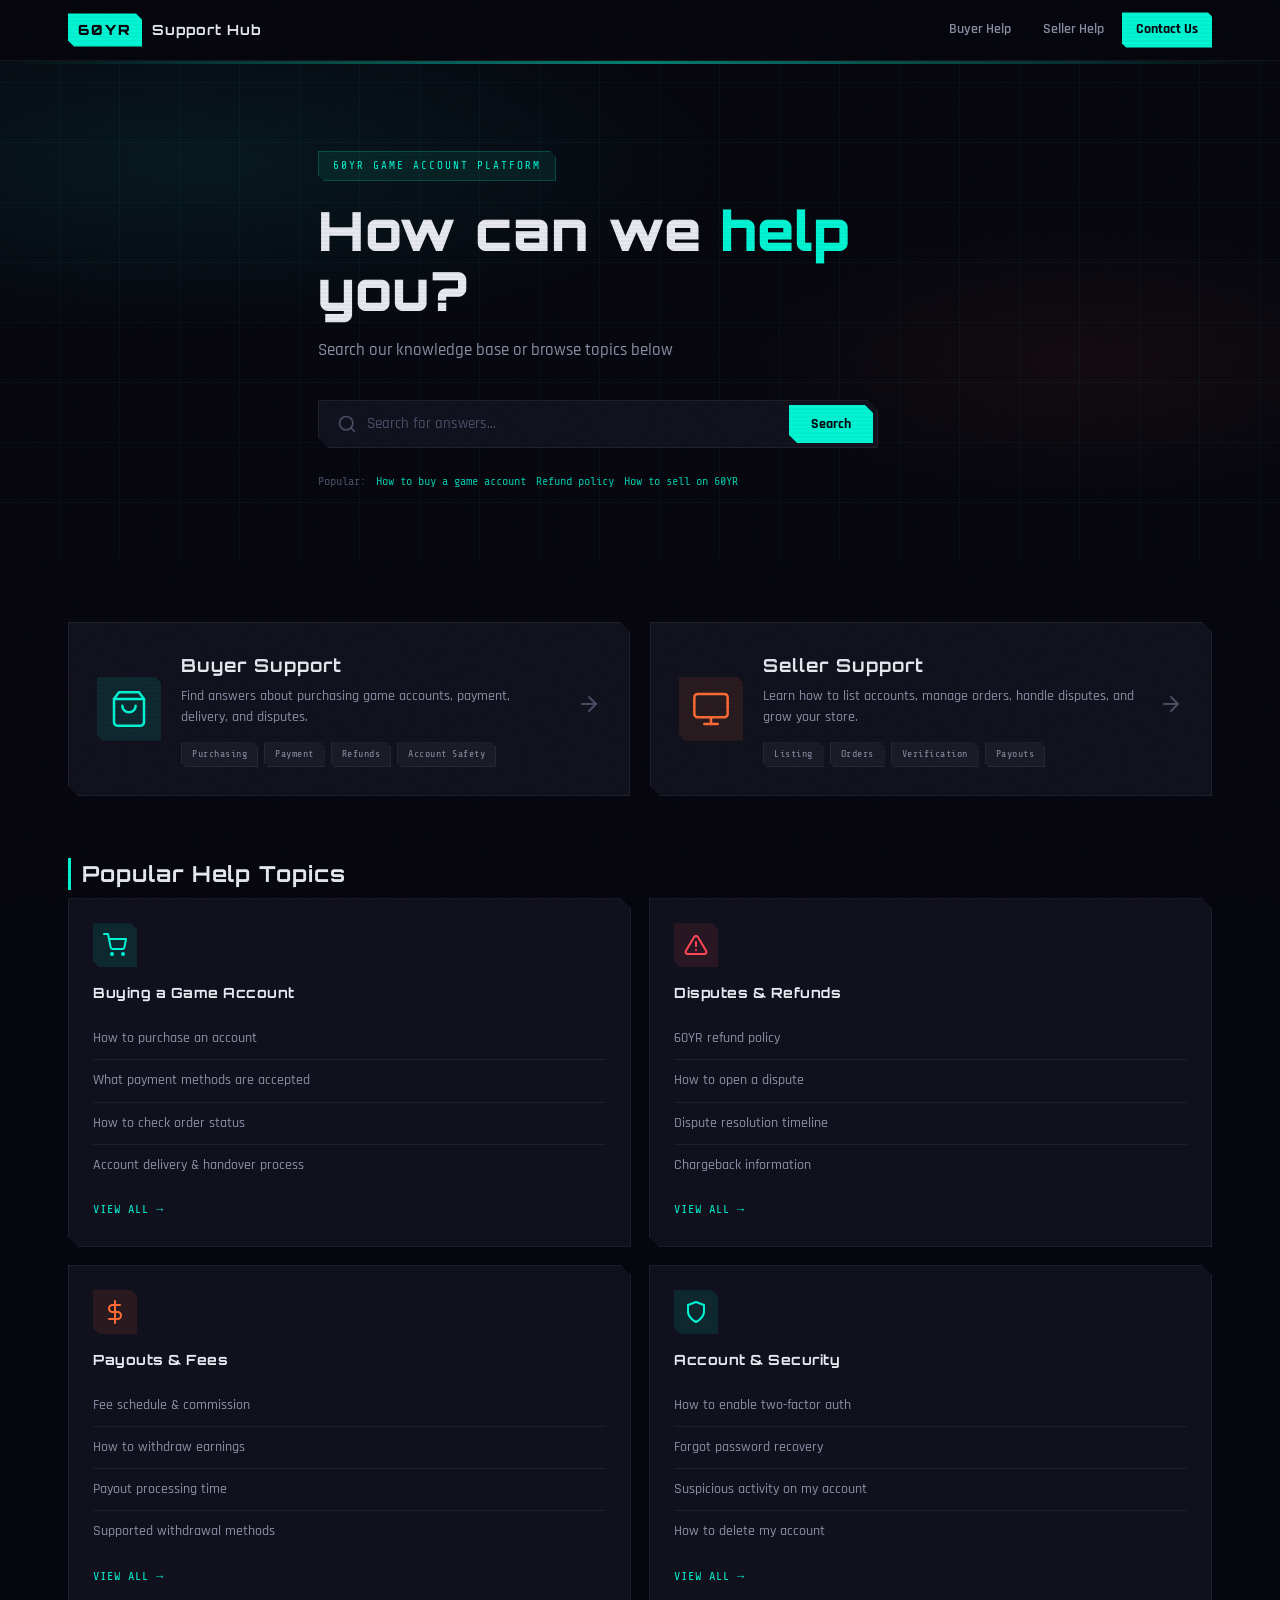
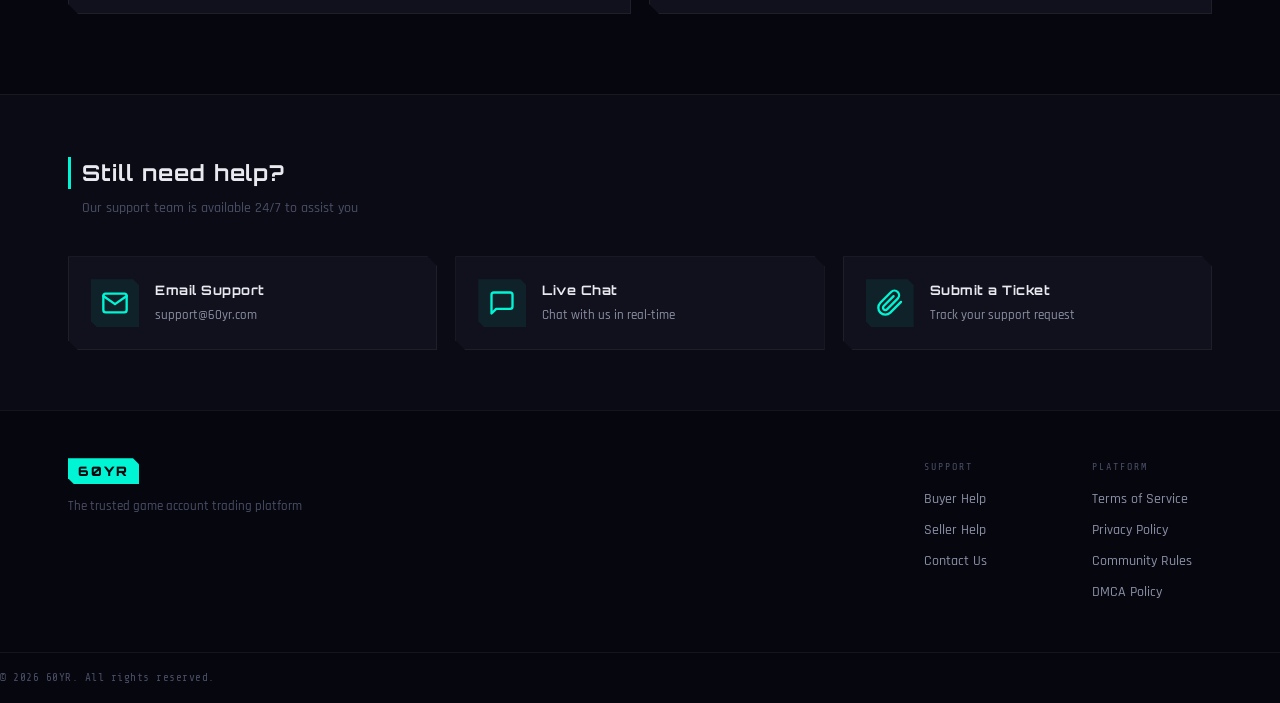
==== commit a25213b8: "Add DMCA Policy article + footer link across all pages" ====
--- a/index.html
+++ b/index.html
@@ -229,6 +229,7 @@
           <a href="article.html?id=tos1">Terms of Service</a>
           <a href="article.html?id=pp1">Privacy Policy</a>
           <a href="article.html?id=p3">Community Rules</a>
+          <a href="article.html?id=dmca1">DMCA Policy</a>
         </div>
       </div>
     </div>
